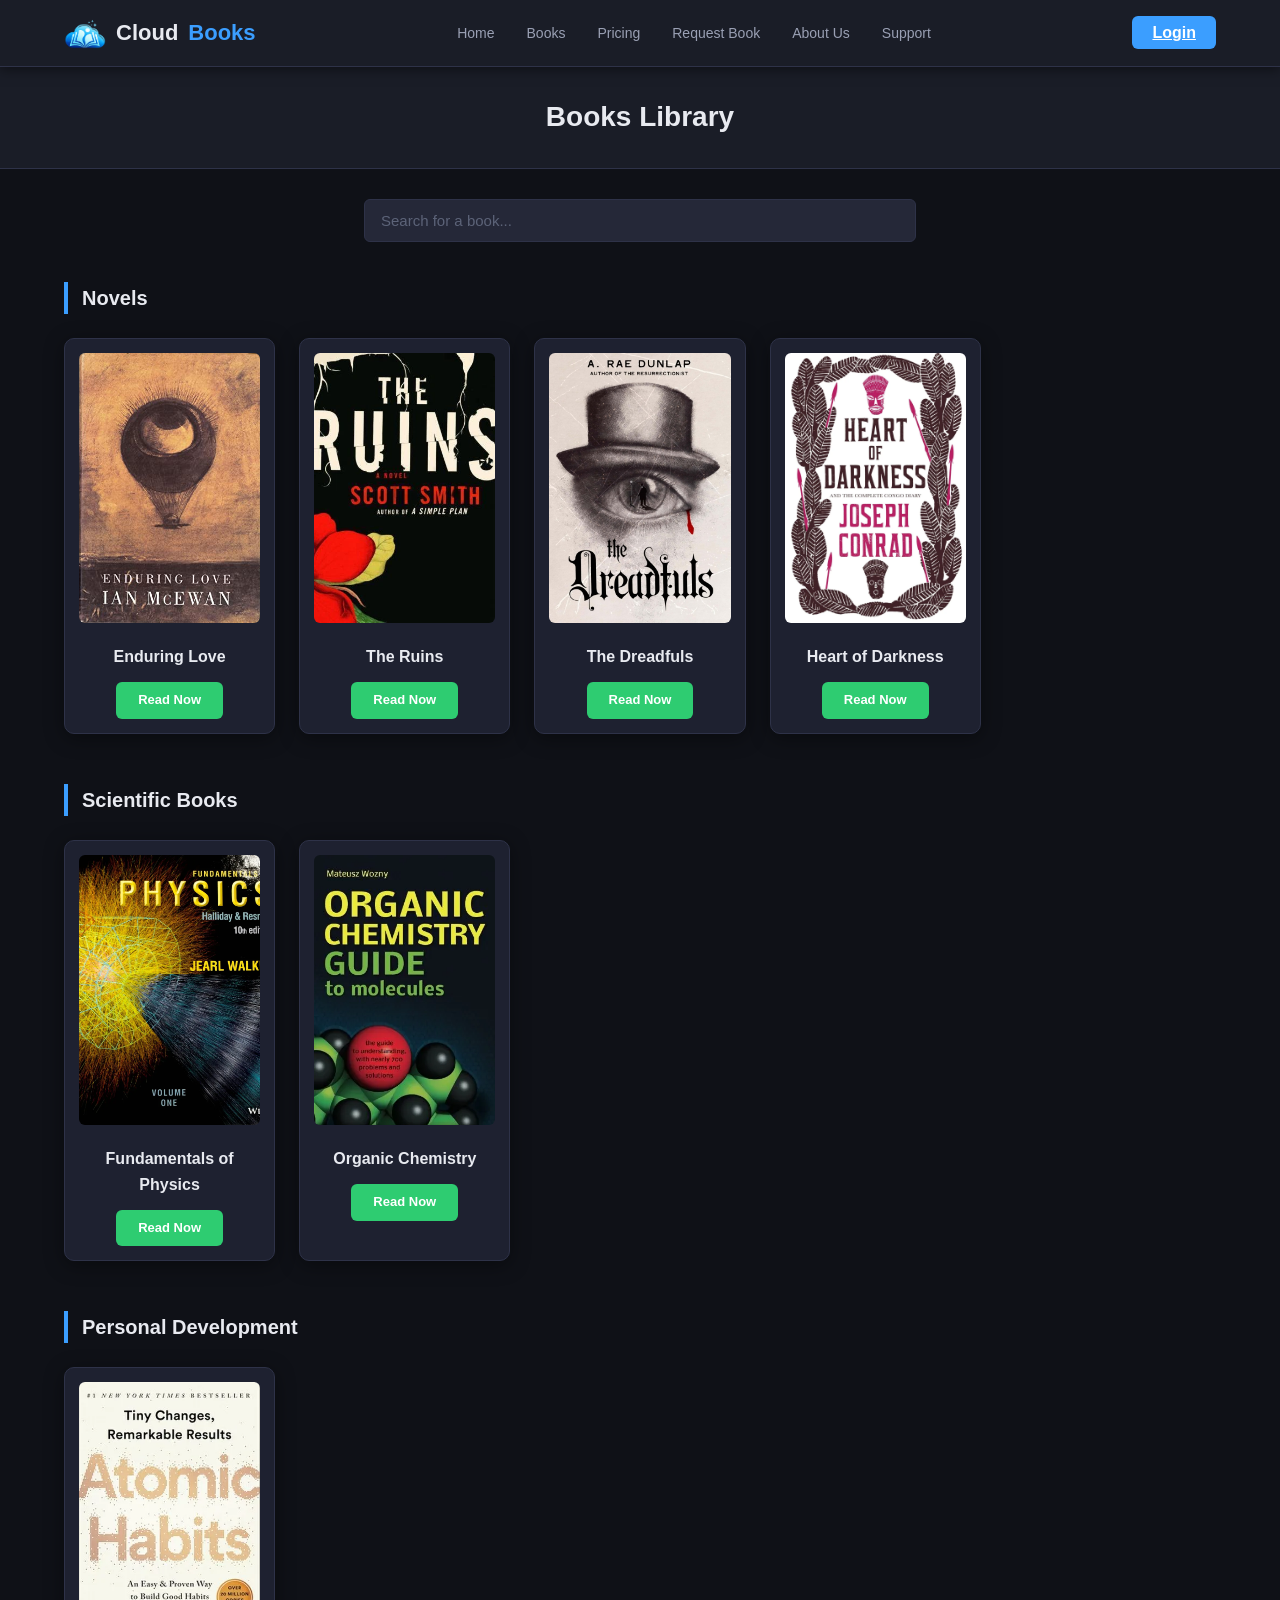
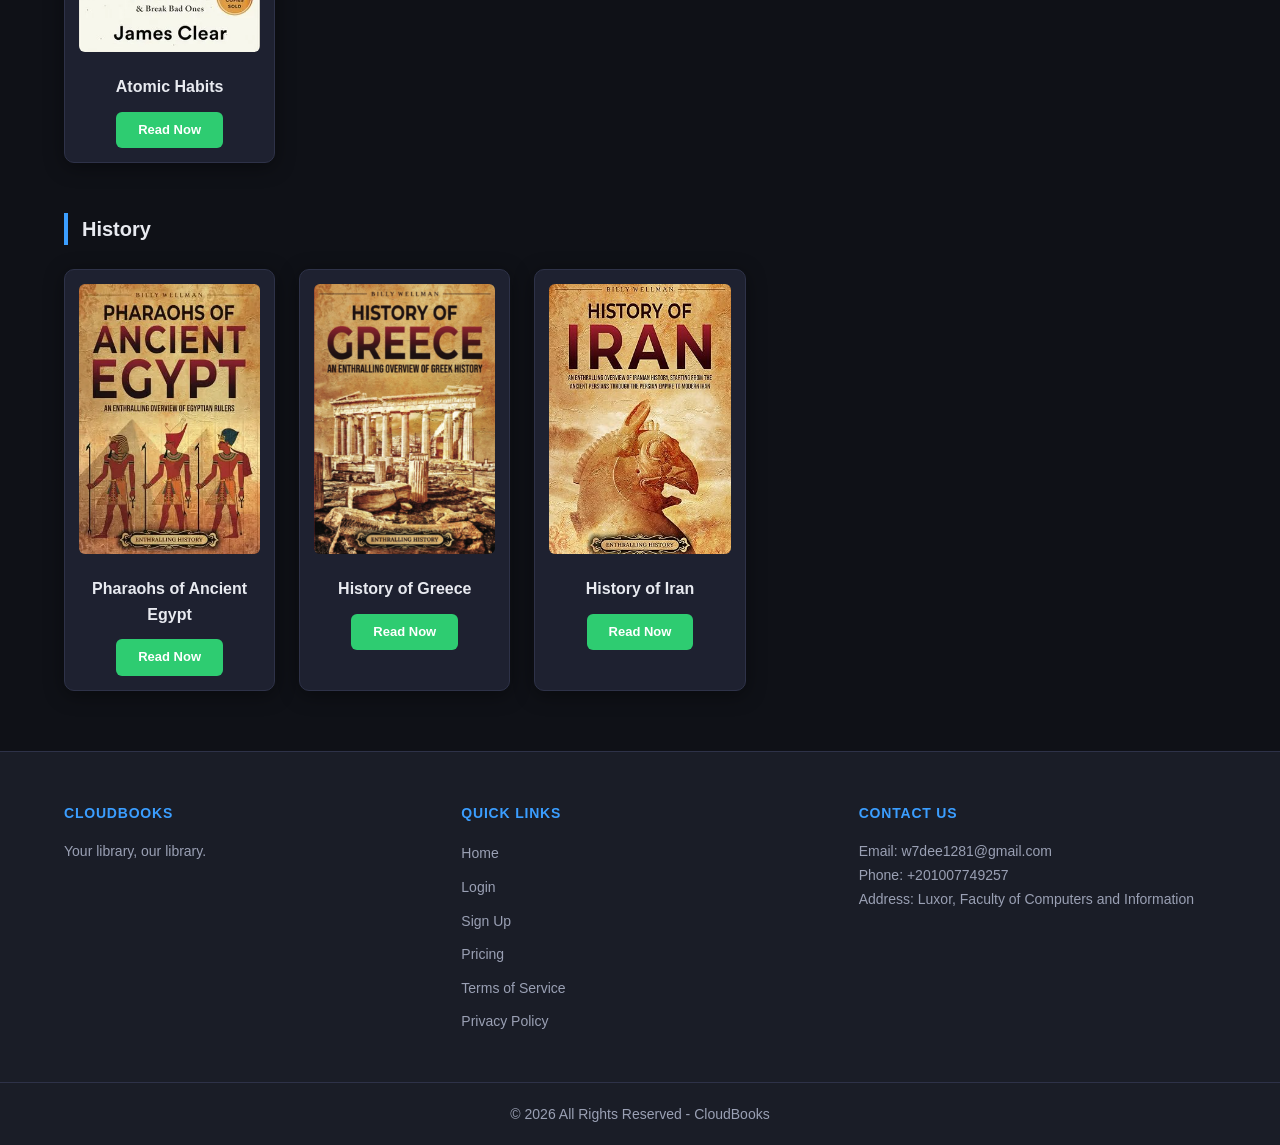
==== books.html @ 7cb5b1e4 "Add files via upload" ====
<!DOCTYPE html>
<html lang="en">
<head>
    <meta charset="UTF-8">
    <meta name="viewport" content="width=device-width, initial-scale=1.0">
    <title>Books Library - CloudBooks</title>
    <link rel="stylesheet" href="style.css">
        <link rel="icon" href="favicon.ico" type="image/x-icon">

</head>
<body>
<nav class="main-nav">
    <div class="nav-container">
        <div class="logo">
            <a href="index.html"><img src="logo.png" alt="CloudBooks Logo" class="nav-logo">Cloud<span>Books</span></a>
        </div>

        <ul class="nav-links">
            <li><a href="index.html">Home</a></li>
            <li><a href="books.html">Books</a></li>
            <li><a href="pricing.html">Pricing</a></li>
            <li><a href="request-book.html">Request Book</a></li>
            <li><a href="about.html">About Us</a></li>
            <li><a href="support.html">Support</a></li>
        </ul>

        <div class="nav-auth">
            <a href="login.html" class="btn-login">Login</a>
        </div>
    </div>
</nav>
    <header>
        <h1>Books Library</h1>
    </header>

    <div class="search-box">
        <input type="text" id="searchInput" placeholder="Search for a book...">
    </div>

    <div class="container" id="booksList">

        <div class="section">
            <h2>Novels</h2>
            <div class="books">
                <div class="book">
                    <img src="imgs/love.jpg" alt="Love Novel">
                    <div class="title">Enduring Love</div>
                    <a href="#" class="btn">Read Now</a>
                </div>
                <div class="book">
                    <img src="imgs/s-l500.webp" alt="Horror Novel">
                    <div class="title">The Ruins</div>
                    <a href="#" class="btn">Read Now</a>
                </div>
                <div class="book">
                    <img src="imgs/28034.jpg" alt="Mystery Novel">
                    <div class="title">The Dreadfuls</div>
                    <a href="#" class="btn">Read Now</a>
                </div>
                <div class="book">
                    <img src="imgs/2dd565eef92126f81de308750e8ca132.webp" alt="Adventure Novel">
                    <div class="title">Heart of Darkness</div>
                    <a href="#" class="btn">Read Now</a>
                </div>
            </div>
        </div>

        <div class="section">
            <h2>Scientific Books</h2>
            <div class="books">
                <div class="book">
                    <img src="imgs/81iBEx-cNZS.webp" alt="General Physics">
                    <div class="title">Fundamentals of Physics</div>
                    <a href="#" class="btn">Read Now</a>
                </div>
                <div class="book">
                    <img src="imgs/51RSWqRtfFL.webp" alt="Organic Chemistry">
                    <div class="title">Organic Chemistry</div>
                    <a href="#" class="btn">Read Now</a>
                </div>
            </div>
        </div>

        <div class="section">
            <h2>Personal Development</h2>
            <div class="books">
                <div class="book">
                    <img src="imgs/fbb34384fb421fb3107406898b65d02c.webp" alt="Self Development">
                    <div class="title">Atomic Habits</div>
                    <a href="#" class="btn">Read Now</a>
                </div>
            </div>
        </div>

        <div class="section">
            <h2>History</h2>
            <div class="books">
                <div class="book">
                    <img src="imgs/51k1tPrqQyL.webp" alt="History of Egypt">
                    <div class="title">Pharaohs of Ancient Egypt</div>
                    <a href="#" class="btn">Read Now</a>
                </div>
                <div class="book">
                    <img src="imgs/71bipt736lL._SL1500_.jpg" alt="History of Greece">
                    <div class="title">History of Greece</div>
                    <a href="#" class="btn">Read Now</a>
                </div>
                <div class="book">
                    <img src="imgs/91kkbBIREmL._SY466_.jpg" alt="History of Iraq">
                    <div class="title">History of Iran</div>
                    <a href="#" class="btn">Read Now</a>
                </div>
            </div>
        </div>

    </div>

    <script src="script.js"></script>
</body>
<footer class="main-footer">
    <div class="footer-container">
        <div class="footer-section about">
            <h3>CloudBooks</h3>
            <p>Your library, our library.</p>
        </div>

        <div class="footer-section links">
            <h4>Quick Links</h4>
            <ul>
                <li><a href="index.html">Home</a></li>
                <li><a href="login.html">Login</a></li>
                <li><a href="register.html">Sign Up</a></li>
                <li><a href="pricing.html">Pricing</a></li>
                <li><a href="terms.html">Terms of Service</a></li>
                <li><a href="privacy.html">Privacy Policy</a></li>
            </ul>
        </div>

        <div class="footer-section contact">
            <h4>Contact Us</h4>
            <p>Email: w7dee1281@gmail.com</p>
            <p>Phone: +201007749257</p>
            <p>Address: Luxor, Faculty of Computers and Information</p>
        </div>
    </div>

    <div class="footer-bottom">
        <p>&copy; 2026 All Rights Reserved - CloudBooks</p>
    </div>
</footer>
</html>
---- style.css ----
* {
    box-sizing: border-box;
    margin: 0;
    padding: 0;
    font-family: 'Segoe UI', Tahoma, Geneva, Verdana, sans-serif;
}

:root {
    --bg-primary:    #0f1117;
    --bg-secondary:  #1a1d27;
    --bg-card:       #1e2130;
    --bg-input:      #252838;
    --border:        #2e3248;
    --accent:        #3b9eff;
    --accent-hover:  #5ab2ff;
    --accent-green:  #2ecc71;
    --accent-red:    #e74c3c;
    --accent-yellow: #f1c40f;
    --text-primary:  #e8eaf0;
    --text-secondary:#9aa0b4;
    --text-muted:    #5c6378;
    --shadow:        0 4px 20px rgba(0, 0, 0, 0.4);
    --radius:        10px;
    --radius-sm:     6px;
}

body {
    background-color: var(--bg-primary);
    color: var(--text-primary);
    line-height: 1.6;
}

.main-nav {
    background: var(--bg-secondary);
    border-bottom: 1px solid var(--border);
    padding: 0.75rem 0;
    position: sticky;
    top: 0;
    z-index: 1000;
    box-shadow: 0 2px 12px rgba(0, 0, 0, 0.5);
}

.nav-container {
    max-width: 1200px;
    margin: 0 auto;
    display: flex;
    justify-content: space-between;
    align-items: center;
    padding: 0 24px;
}

.logo a {
    display: flex;
    align-items: center;
    gap: 10px;
    text-decoration: none;
    font-size: 22px;
    font-weight: 700;
    color: var(--text-primary);
}

.logo a img.nav-logo {
    height: 42px;
    width: 42px;
    object-fit: contain;
}

.logo span {
    color: var(--accent);
}

.nav-links {
    display: flex;
    list-style: none;
    gap: 8px;
    align-items: center;
}

.nav-links a {
    text-decoration: none;
    color: var(--text-secondary);
    font-weight: 500;
    font-size: 14px;
    padding: 6px 12px;
    border-radius: var(--radius-sm);
}

.nav-links a:hover {
    color: var(--accent);
    background: rgba(59, 158, 255, 0.08);
}

.btn-login {
    background: var(--accent) !important;
    color: #fff !important;
    padding: 8px 20px !important;
    border-radius: var(--radius-sm) !important;
    font-weight: 600 !important;
}

.btn-login:hover {
    background: var(--accent-hover) !important;
    color: #fff !important;
}

form {
    background: var(--bg-card);
    padding: 32px;
    border-radius: var(--radius);
    border: 1px solid var(--border);
    box-shadow: var(--shadow);
    max-width: 500px;
    margin: 40px auto;
}

.admin-form, .lr-form, #requestForm {
    max-width: 600px;
}

label {
    display: block;
    margin-bottom: 6px;
    font-weight: 600;
    font-size: 13px;
    color: var(--text-secondary);
    text-transform: uppercase;
    letter-spacing: 0.5px;
}

input[type="text"],
input[type="email"],
input[type="password"],
input[type="number"],
textarea,
select {
    width: 100%;
    padding: 12px 14px;
    margin-bottom: 20px;
    background: var(--bg-input);
    border: 1px solid var(--border);
    border-radius: var(--radius-sm);
    font-size: 14px;
    color: var(--text-primary);
}

input[type="text"]::placeholder,
input[type="email"]::placeholder,
input[type="password"]::placeholder,
textarea::placeholder {
    color: var(--text-muted);
}

input:focus,
textarea:focus,
select:focus {
    border-color: var(--accent);
    outline: none;
    box-shadow: 0 0 0 3px rgba(59, 158, 255, 0.12);
}

select option {
    background: var(--bg-input);
    color: var(--text-primary);
}

input[type="submit"],
.btn-admin,
.btn-primary,
.btn-forget,
button[type="submit"] {
    background: var(--accent);
    color: #fff;
    border: none;
    padding: 13px 20px;
    border-radius: var(--radius-sm);
    cursor: pointer;
    width: 100%;
    font-size: 15px;
    font-weight: 700;
    letter-spacing: 0.3px;
}

input[type="submit"]:hover,
.btn-admin:hover,
.btn-primary:hover,
.btn-forget:hover,
button[type="submit"]:hover {
    background: var(--accent-hover);
}

.container {
    max-width: 1200px;
    margin: 40px auto;
    padding: 0 24px;
}

.section h2 {
    border-left: 4px solid var(--accent);
    padding-left: 14px;
    margin-bottom: 24px;
    color: var(--text-primary);
    font-size: 20px;
    font-weight: 700;
}

.books {
    display: grid;
    grid-template-columns: repeat(auto-fill, minmax(200px, 1fr));
    gap: 24px;
    margin-bottom: 50px;
}

.book {
    background: var(--bg-card);
    padding: 14px;
    border-radius: var(--radius);
    border: 1px solid var(--border);
    text-align: center;
    box-shadow: var(--shadow);
}

.book img {
    width: 100%;
    height: 270px;
    object-fit: cover;
    border-radius: var(--radius-sm);
}

.book .title {
    margin: 14px 0 12px;
    font-size: 16px;
    font-weight: 600;
    color: var(--text-primary);
}

.btn {
    display: inline-block;
    background: var(--accent-green);
    color: #fff;
    padding: 8px 22px;
    border-radius: var(--radius-sm);
    text-decoration: none;
    font-size: 13px;
    font-weight: 600;
}

.btn:hover {
    opacity: 0.85;
}

.search-box {
    max-width: 600px;
    margin: 30px auto 0;
    padding: 0 24px;
}

.search-box input {
    background: var(--bg-input);
    border: 1px solid var(--border);
    border-radius: var(--radius-sm);
    color: var(--text-primary);
    padding: 12px 16px;
    font-size: 15px;
    width: 100%;
    margin-bottom: 0;
}

.search-box input:focus {
    border-color: var(--accent);
    outline: none;
    box-shadow: 0 0 0 3px rgba(59, 158, 255, 0.12);
}

header {
    background: var(--bg-secondary);
    border-bottom: 1px solid var(--border);
    padding: 28px 24px;
    text-align: center;
}

header h1 {
    font-size: 28px;
    font-weight: 700;
    color: var(--text-primary);
}

.admin-table {
    width: 100%;
    border-collapse: collapse;
    background: var(--bg-card);
    border-radius: var(--radius);
    overflow: hidden;
    border: 1px solid var(--border);
    margin-top: 20px;
}

.admin-table th,
.admin-table td {
    padding: 14px 16px;
    border-bottom: 1px solid var(--border);
    text-align: left;
    font-size: 14px;
}

.admin-table th {
    background: var(--bg-secondary);
    color: var(--accent);
    font-weight: 700;
    font-size: 12px;
    text-transform: uppercase;
    letter-spacing: 0.6px;
}

.admin-table tr:last-child td {
    border-bottom: none;
}

.admin-table tr:hover td {
    background: rgba(59, 158, 255, 0.04);
}

.btn-edit   { background: var(--accent-yellow); color: #111; border: none; padding: 5px 12px; border-radius: var(--radius-sm); cursor: pointer; font-weight: 600; font-size: 13px; }
.btn-delete { background: var(--accent-red);    color: #fff; border: none; padding: 5px 12px; border-radius: var(--radius-sm); cursor: pointer; font-weight: 600; font-size: 13px; }

.btn-edit:hover   { opacity: 0.85; }
.btn-delete:hover { opacity: 0.85; }

details {
    background: var(--bg-card);
    border: 1px solid var(--border);
    margin: 10px auto;
    max-width: 800px;
    padding: 16px 20px;
    border-radius: var(--radius-sm);
    cursor: pointer;
    color: var(--text-primary);
}

details[open] {
    border-color: var(--accent);
}

summary {
    font-weight: 600;
    color: var(--text-primary);
    font-size: 15px;
}

details p {
    margin-top: 10px;
    color: var(--text-secondary);
    font-size: 14px;
}

a {
    color: var(--accent);
}

a:hover {
    color: var(--accent-hover);
}

p {
    color: var(--text-secondary);
    font-size: 14px;
}

h2, h3, h4 {
    color: var(--text-primary);
}

.pricing-header {
    text-align: center;
    margin-bottom: 50px;
}

.pricing-header h1 {
    font-size: 32px;
    margin-bottom: 8px;
}

.pricing-header p {
    font-size: 16px;
    max-width: 600px;
    margin: 0 auto;
}

.pricing-card {
    background: var(--bg-card);
    border: 1px solid var(--border);
    border-radius: var(--radius);
    padding: 32px;
    max-width: 400px;
    margin: 0 auto;
    text-align: center;
    box-shadow: var(--shadow);
    border-top: 4px solid var(--accent);
}

.pricing-card h3 {
    font-size: 22px;
    font-weight: 700;
    margin-bottom: 12px;
    color: var(--accent);
}

.main-footer {
    background: var(--bg-secondary);
    border-top: 1px solid var(--border);
    color: var(--text-secondary);
    padding: 50px 0 20px;
    margin-top: 60px;
}

.pricing-card .price {
    font-size: 48px;
    font-weight: 700;
    margin-bottom: 8px;
}

.pricing-card .price-desc {
    font-size: 14px;
    color: var(--text-muted);
    margin-bottom: 24px;
}

.pricing-features {
    list-style: none;
    text-align: left;
    margin-bottom: 32px;
}

.pricing-features li {
    margin-bottom: 12px;
    display: flex;
    align-items: center;
    gap: 10px;
    font-size: 15px;
}

.pricing-features li::before {
    content: '✔';
    color: var(--accent-green);
    font-weight: bold;
}

.btn-pricing:hover {
    background: var(--accent-hover);
}

.footer-container {
    max-width: 1200px;
    margin: 0 auto;
    display: grid;
    grid-template-columns: repeat(auto-fit, minmax(220px, 1fr));
    gap: 40px;
    padding: 0 24px;
}

.footer-section h3,
.footer-section h4 {
    margin-bottom: 16px;
    color: var(--accent);
    font-size: 14px;
    text-transform: uppercase;
    letter-spacing: 0.8px;
}

.footer-section p {
    font-size: 14px;
    color: var(--text-secondary);
    line-height: 1.7;
}

.footer-section ul {
    list-style: none;
}

.footer-section ul li {
    margin-bottom: 8px;
}

.footer-section a {
    color: var(--text-secondary);
    text-decoration: none;
    font-size: 14px;
}

.footer-section a:hover {
    color: var(--accent);
}

.footer-bottom {
    text-align: center;
    margin-top: 40px;
    padding-top: 20px;
    border-top: 1px solid var(--border);
    font-size: 13px;
    color: var(--text-muted);
}
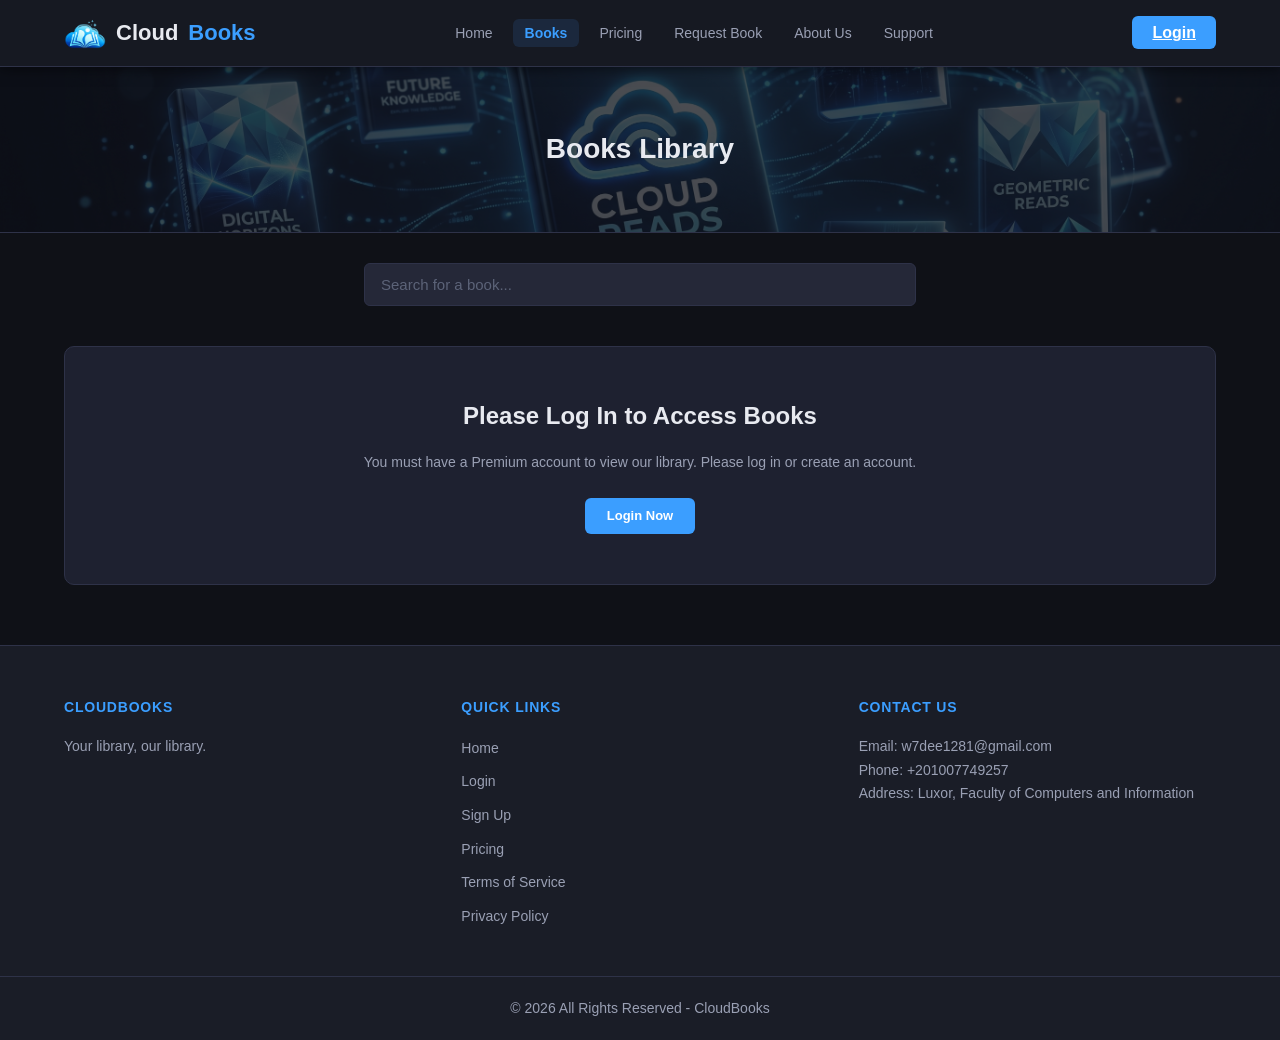
==== commit cb3b3891: "Add files via upload" ====
--- a/books.html
+++ b/books.html
@@ -25,11 +25,10 @@
         </ul>
 
         <div class="nav-auth">
-            <a href="login.html" class="btn-login">Login</a>
         </div>
     </div>
 </nav>
-    <header>
+    <header class="header-with-bg books-header">
         <h1>Books Library</h1>
     </header>
 
@@ -37,8 +36,8 @@
         <input type="text" id="searchInput" placeholder="Search for a book...">
     </div>
 
-    <div class="container" id="booksList">
-
+    <div class="container">
+        <div id="booksList">
         <div class="section">
             <h2>Novels</h2>
             <div class="books">
@@ -112,11 +111,10 @@
                 </div>
             </div>
         </div>
-
+        </div>
+        <div id="accessDeniedContainer" style="display: none;"></div>
     </div>
 
-    <script src="script.js"></script>
-</body>
 <footer class="main-footer">
     <div class="footer-container">
         <div class="footer-section about">
@@ -148,4 +146,6 @@
         <p>&copy; 2026 All Rights Reserved - CloudBooks</p>
     </div>
 </footer>
+<script src="script.js" defer></script>
+</body>
 </html>
--- a/style.css
+++ b/style.css
@@ -31,13 +31,16 @@
 }
 
 .main-nav {
-    background: var(--bg-secondary);
+    background-color: rgba(26, 29, 39, 0.75); 
+    backdrop-filter: blur(10px); 
+    -webkit-backdrop-filter: blur(10px); 
     border-bottom: 1px solid var(--border);
     padding: 0.75rem 0;
     position: sticky;
     top: 0;
     z-index: 1000;
     box-shadow: 0 2px 12px rgba(0, 0, 0, 0.5);
+    width: 100%;
 }
 
 .nav-container {
@@ -85,9 +88,15 @@
     border-radius: var(--radius-sm);
 }
 
-.nav-links a:hover {
+.nav-links a:hover,
+.nav-links a.active {
     color: var(--accent);
     background: rgba(59, 158, 255, 0.08);
+}
+
+.nav-links a.active {
+    font-weight: 700;
+    background: rgba(59, 158, 255, 0.12);
 }
 
 .btn-login {
@@ -284,6 +293,159 @@
     color: var(--text-primary);
 }
 
+header.header-with-bg {
+    position: relative;
+    background-size: cover;
+    background-position: center;
+    padding: 60px 24px;
+}
+
+header.header-with-bg::before {
+    content: '';
+    position: absolute;
+    top: 0;
+    left: 0;
+    right: 0;
+    bottom: 0;
+    background-color: rgba(15, 17, 23, 0.75);
+    z-index: 1;
+}
+
+header.header-with-bg h1 {
+    position: relative;
+    z-index: 2;
+}
+
+.hero {
+    background-image: url('imgs/hero-background.png');
+    background-size: cover;
+    background-position: center;
+    position: relative;
+    padding: 80px 24px;
+}
+
+.hero::before {
+    content: '';
+    position: absolute;
+    top: 0;
+    left: 0;
+    right: 0;
+    bottom: 0;
+    background-color: rgba(15, 17, 23, 0.7);
+    z-index: 1;
+}
+
+.hero .container {
+    position: relative;
+    z-index: 2;
+}
+
+.hero h1 {
+    font-size: 42px;
+    margin-bottom: 16px;
+}
+
+.hero p {
+    font-size: 18px;
+    color: var(--text-secondary);
+    max-width: 600px;
+    margin: 0 auto;
+}
+
+.hero-search-box {
+    display: flex;
+    max-width: 600px;
+    margin: 30px auto 0;
+    border-radius: var(--radius-sm);
+    overflow: hidden;
+    border: 1px solid var(--border);
+    box-shadow: var(--shadow);
+}
+
+.hero-search-box:focus-within {
+    border-color: var(--accent);
+    box-shadow: 0 0 0 3px rgba(59, 158, 255, 0.12);
+}
+
+.hero-search-box input[type="search"] {
+    flex-grow: 1;
+    border: none;
+    margin-bottom: 0;
+    padding: 14px 16px;
+    background: var(--bg-input);
+    color: var(--text-primary);
+    font-size: 15px;
+}
+
+.hero-search-box input[type="search"]:focus {
+    outline: none;
+    box-shadow: none;
+}
+
+.hero-search-box button {
+    background: var(--accent);
+    color: #fff;
+    border: none;
+    padding: 0 24px;
+    cursor: pointer;
+    font-size: 15px;
+    font-weight: 700;
+    width: auto;
+}
+
+.hero-search-box button:hover {
+    background: var(--accent-hover);
+}
+
+.stats {
+    display: flex;
+    flex-wrap: wrap;
+    justify-content: center;
+    gap: 30px;
+    text-align: center;
+    margin-top: 60px;
+    margin-bottom: 60px;
+}
+
+.stat-item {
+    flex: 1 1 250px;
+    max-width: 380px;
+}
+
+.stat-item h3 {
+    font-size: 36px;
+    font-weight: 700;
+    color: var(--accent);
+    margin-bottom: 8px;
+}
+
+.stat-item p {
+    font-size: 15px;
+    color: var(--text-secondary);
+}
+
+.ratings-list {
+    list-style: none;
+    display: grid;
+    grid-template-columns: repeat(auto-fit, minmax(250px, 1fr));
+    gap: 24px;
+}
+
+.rating-item {
+    background: var(--bg-card);
+    padding: 24px;
+    border-radius: var(--radius);
+    border: 1px solid var(--border);
+    box-shadow: var(--shadow);
+}
+
+.rating-item h5 {
+    font-size: 16px;
+    font-weight: 700;
+    color: var(--text-primary);
+    margin-bottom: 8px;
+}
+
 .admin-table {
     width: 100%;
     border-collapse: collapse;
@@ -444,6 +606,21 @@
     font-weight: bold;
 }
 
+.btn-pricing {
+    display: block;
+    background: var(--accent);
+    color: #fff;
+    padding: 13px 20px;
+    border-radius: var(--radius-sm);
+    text-decoration: none;
+    font-size: 15px;
+    font-weight: 700;
+    letter-spacing: 0.3px;
+    width: 100%;
+    text-align: center;
+    transition: background-color 0.2s ease;
+}
+
 .btn-pricing:hover {
     background: var(--accent-hover);
 }
@@ -498,3 +675,85 @@
     font-size: 13px;
     color: var(--text-muted);
 }
+
+.team-grid {
+    display: flex;
+    flex-wrap: wrap;
+    gap: 24px;
+    justify-content: center;
+}
+
+.team-member {
+    background: var(--bg-card);
+    padding: 24px;
+    border-radius: var(--radius);
+    border: 1px solid var(--border);
+    text-align: center;
+    box-shadow: var(--shadow);
+    transition: transform 0.2s ease, box-shadow 0.2s ease;
+    width: 260px;
+    display: flex;
+    flex-direction: column;
+    align-items: center;
+}
+
+.team-member:hover {
+    transform: translateY(-5px);
+    box-shadow: 0 8px 25px rgba(0, 0, 0, 0.5);
+    border-color: var(--accent);
+}
+
+.team-avatar {
+    width: 90px;
+    height: 90px;
+    border-radius: 50%;
+    background-color: var(--bg-input);
+    margin-bottom: 20px;
+    background-image: url("data:image/svg+xml,%3Csvg xmlns='http://www.w3.org/2000/svg' viewBox='0 0 24 24' fill='%235c6378'%3E%3Cpath d='M12 12c2.21 0 4-1.79 4-4s-1.79-4-4-4-4 1.79-4 4 1.79 4 4 4zm0 2c-2.67 0-8 1.34-8 4v2h16v-2c0-2.66-5.33-4-8-4z'/%3E%3C/svg%3E");
+    background-repeat: no-repeat;
+    background-position: center;
+    background-size: 55%;
+}
+
+.team-member h4 {
+    margin-bottom: 4px;
+}
+
+.team-role {
+    color: var(--text-muted);
+}
+
+.payment-methods {
+    display: grid;
+    grid-template-columns: repeat(3, 1fr);
+    gap: 16px;
+    margin-bottom: 24px;
+}
+
+.payment-method {
+    background: var(--bg-input);
+    border: 1px solid var(--border);
+    border-radius: var(--radius-sm);
+    padding: 20px;
+    cursor: pointer;
+    transition: all 0.2s ease;
+    display: flex;
+    align-items: center;
+    justify-content: center;
+}
+
+.payment-method:has(input:checked) {
+    border-color: var(--accent);
+    background: rgba(59, 158, 255, 0.1);
+}
+
+.payment-method input[type="radio"] { display: none; }
+.payment-method img { height: 24px; max-width: 80px; object-fit: contain; }
+
+header.books-header {
+    background-image: url('imgs/books.png');
+}
+
+header.about-header {
+    background-image: url('imgs/about.png');
+}
